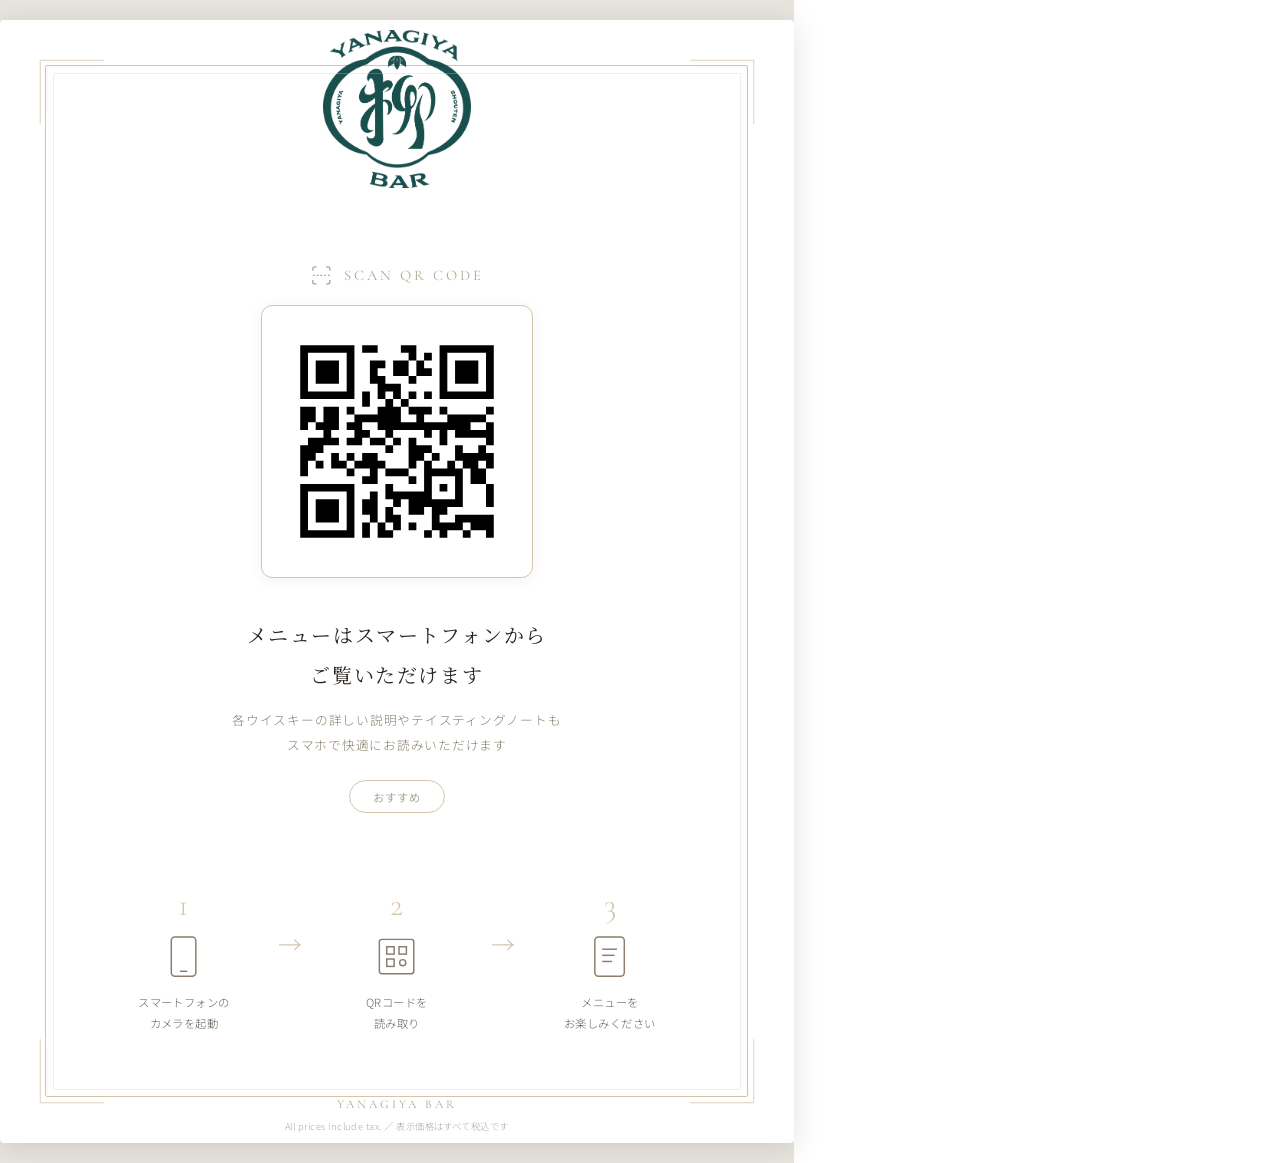
==== qr-guide.html @ ca73ab64 "フォントサイズ全体拡大: ベース16px→17px（全rem値が約6%拡大） - html font-size: 16px → 17px で全体を一括スケールアップ - インラインスタイルのfont-" ====
<!DOCTYPE html>
<html lang="ja">
<head>
<meta charset="UTF-8">
<meta name="viewport" content="width=device-width, initial-scale=1.0">
<title>柳屋BAR ― メニューQRコード</title>
<link rel="preconnect" href="https://fonts.googleapis.com">
<link href="https://fonts.googleapis.com/css2?family=Noto+Serif+JP:wght@300;400;500;600&family=Noto+Sans+JP:wght@300;400;500&family=Cormorant+Garamond:ital,wght@0,300;0,400;0,500;0,600;1,300&display=swap" rel="stylesheet">
<style>
*,*::before,*::after{margin:0;padding:0;box-sizing:border-box}

@page{size:A4 portrait;margin:0}
html,body{
  margin:0;padding:0;
  width:210mm;height:297mm;
  background:#fff;
  font-family:'Noto Sans JP','Hiragino Kaku Gothic ProN',sans-serif;
  -webkit-print-color-adjust:exact;
  print-color-adjust:exact;
}

.page{
  width:210mm;height:297mm;
  display:flex;flex-direction:column;
  align-items:center;justify-content:center;
  text-align:center;
  position:relative;
  background:#fff;
  padding:20mm 20mm;
}

/* Border */
.page::before{
  content:'';position:absolute;inset:12mm;
  border:1px solid #d4c5a9;border-radius:2px;pointer-events:none;
}
.page::after{
  content:'';position:absolute;inset:14mm;
  border:1px solid rgba(212,197,169,.3);border-radius:2px;pointer-events:none;
}

/* Corners */
.corner{position:absolute;width:18mm;height:18mm;pointer-events:none}
.corner svg{width:100%;height:100%}
.corner-tl{top:10mm;left:10mm}
.corner-tr{top:10mm;right:10mm;transform:scaleX(-1)}
.corner-bl{bottom:10mm;left:10mm;transform:scaleY(-1)}
.corner-br{bottom:10mm;right:10mm;transform:scale(-1,-1)}

/* Logo */
.logo{
  width:42mm;height:42mm;
  object-fit:contain;
  margin-bottom:10mm;
  opacity:.9;
}

/* Divider */
.divider{
  width:30mm;height:1px;
  background:linear-gradient(90deg,transparent,#d4c5a9,transparent);
  margin:0 auto 10mm;
}
.divider-sm{
  width:16mm;height:1px;
  background:linear-gradient(90deg,transparent,#d4c5a9,transparent);
  margin:0 auto 10mm;
}

/* Scan label */
.scan-icon{
  display:flex;align-items:center;justify-content:center;
  gap:3mm;margin-bottom:5mm;
}
.scan-icon svg{width:6mm;height:6mm}
.scan-label{
  font-family:'Cormorant Garamond',serif;
  font-size:11pt;font-weight:400;
  letter-spacing:.2em;color:#b0a895;
}

/* QR */
.qr-box{
  width:72mm;height:72mm;
  padding:4mm;
  border:1px solid #d4c5a9;
  border-radius:3mm;background:#fff;
  margin:0 auto 10mm;
  display:flex;align-items:center;justify-content:center;
  box-shadow:0 2px 16px rgba(0,0,0,.05);
}
.qr-box img{width:100%;height:100%;object-fit:contain}

/* Message */
.message-main{
  font-family:'Noto Serif JP',serif;
  font-size:15pt;font-weight:400;
  letter-spacing:.08em;color:#2a2520;
  line-height:2;margin-bottom:3mm;
}
.message-sub{
  font-size:9.5pt;font-weight:300;
  letter-spacing:.06em;color:#8a7e6b;
  line-height:2;margin-bottom:6mm;
}
.message-rec{
  display:inline-block;
  font-size:8.5pt;font-weight:400;
  letter-spacing:.1em;color:#b0a895;
  border:1px solid #d4c5a9;
  border-radius:20px;padding:2mm 6mm;
  margin-bottom:10mm;
}

/* How to */
.howto{
  display:flex;align-items:flex-start;justify-content:center;
  gap:8mm;margin-bottom:12mm;
}
.howto-step{
  display:flex;flex-direction:column;align-items:center;
  width:34mm;
}
.howto-num{
  font-family:'Cormorant Garamond',serif;
  font-size:24pt;font-weight:300;
  color:#d4c5a9;line-height:1;margin-bottom:3mm;
}
.howto-icon{width:13mm;height:13mm;margin-bottom:3mm}
.howto-icon svg{width:100%;height:100%}
.howto-text{
  font-size:8.5pt;font-weight:300;
  color:#6b6155;letter-spacing:.04em;
  line-height:1.8;text-align:center;
}
.howto-arrow{
  font-size:18pt;color:#d4c5a9;
  margin-top:10mm;font-weight:300;
}

/* Footer */
.footer-line{
  width:50mm;height:1px;
  background:linear-gradient(90deg,transparent,rgba(212,197,169,.4),transparent);
  margin:0 auto 5mm;
}
.footer-name{
  font-family:'Cormorant Garamond',serif;
  font-size:9pt;font-weight:400;
  letter-spacing:.25em;color:#b0a895;
}
.footer-note{
  font-size:7pt;font-weight:300;
  color:#aaa;margin-top:2mm;letter-spacing:.05em;
}

/* Print */
@media print{
  html,body{width:210mm;height:297mm}
  .page{break-after:avoid}
}

/* Screen preview */
@media screen{
  body{
    display:flex;justify-content:center;align-items:flex-start;
    min-height:100vh;background:#e8e4de;padding:20px 0;
    width:auto;height:auto;
  }
  .page{
    box-shadow:0 4px 30px rgba(0,0,0,.12);
    border-radius:4px;flex-shrink:0;
  }
}
</style>
</head>
<body>

<div class="page">

  <!-- Corners -->
  <div class="corner corner-tl"><svg viewBox="0 0 60 60" fill="none"><path d="M2 58 V2 H58" stroke="#d4c5a9" stroke-width=".7"/><path d="M8 52 V8 H52" stroke="#d4c5a9" stroke-width=".3" opacity=".4"/></svg></div>
  <div class="corner corner-tr"><svg viewBox="0 0 60 60" fill="none"><path d="M2 58 V2 H58" stroke="#d4c5a9" stroke-width=".7"/><path d="M8 52 V8 H52" stroke="#d4c5a9" stroke-width=".3" opacity=".4"/></svg></div>
  <div class="corner corner-bl"><svg viewBox="0 0 60 60" fill="none"><path d="M2 58 V2 H58" stroke="#d4c5a9" stroke-width=".7"/><path d="M8 52 V8 H52" stroke="#d4c5a9" stroke-width=".3" opacity=".4"/></svg></div>
  <div class="corner corner-br"><svg viewBox="0 0 60 60" fill="none"><path d="M2 58 V2 H58" stroke="#d4c5a9" stroke-width=".7"/><path d="M8 52 V8 H52" stroke="#d4c5a9" stroke-width=".3" opacity=".4"/></svg></div>

  <!-- Logo (large) -->
  <img class="logo" src="yanagiya-symbol.png" alt="柳屋BAR">

  <div class="divider"></div>

  <!-- Scan label -->
  <div class="scan-icon">
    <svg viewBox="0 0 24 24" fill="none" stroke="#b0a895" stroke-width="1.5"><path d="M7 3H5a2 2 0 0 0-2 2v2m0 10v2a2 2 0 0 0 2 2h2m10-18h2a2 2 0 0 1 2 2v2m0 10v2a2 2 0 0 1-2 2h-2"/><line x1="3" y1="12" x2="21" y2="12" stroke-dasharray="2 2"/></svg>
    <span class="scan-label">SCAN QR CODE</span>
  </div>

  <!-- QR Code (large) -->
  <div class="qr-box">
    <img src="yanagiya-bar.svg" alt="QR Code">
  </div>

  <!-- Message -->
  <div class="message-main">メニューはスマートフォンから<br>ご覧いただけます</div>
  <div class="message-sub">
    各ウイスキーの詳しい説明やテイスティングノートも<br>
    スマホで快適にお読みいただけます
  </div>
  <div class="message-rec">おすすめ</div>

  <div class="divider-sm"></div>

  <!-- How to (large) -->
  <div class="howto">
    <div class="howto-step">
      <div class="howto-num">1</div>
      <div class="howto-icon"><svg viewBox="0 0 40 40" fill="none" stroke="#8a7e6b" stroke-width="1.2"><rect x="10" y="4" width="20" height="32" rx="3"/><line x1="17" y1="32" x2="23" y2="32"/></svg></div>
      <div class="howto-text">スマートフォンの<br>カメラを起動</div>
    </div>
    <div class="howto-arrow">→</div>
    <div class="howto-step">
      <div class="howto-num">2</div>
      <div class="howto-icon"><svg viewBox="0 0 40 40" fill="none" stroke="#8a7e6b" stroke-width="1.2"><rect x="6" y="6" width="28" height="28" rx="2"/><rect x="12" y="12" width="6" height="6"/><rect x="22" y="12" width="6" height="6"/><rect x="12" y="22" width="6" height="6"/><circle cx="25" cy="25" r="2.5"/></svg></div>
      <div class="howto-text">QRコードを<br>読み取り</div>
    </div>
    <div class="howto-arrow">→</div>
    <div class="howto-step">
      <div class="howto-num">3</div>
      <div class="howto-icon"><svg viewBox="0 0 40 40" fill="none" stroke="#8a7e6b" stroke-width="1.2"><rect x="8" y="4" width="24" height="32" rx="3"/><line x1="14" y1="14" x2="26" y2="14"/><line x1="14" y1="19" x2="24" y2="19"/><line x1="14" y1="24" x2="22" y2="24"/></svg></div>
      <div class="howto-text">メニューを<br>お楽しみください</div>
    </div>
  </div>

  <!-- Footer -->
  <div class="footer-line"></div>
  <div class="footer-name">YANAGIYA BAR</div>
  <div class="footer-note">All prices include tax. ／ 表示価格はすべて税込です</div>

</div>

</body>
</html>
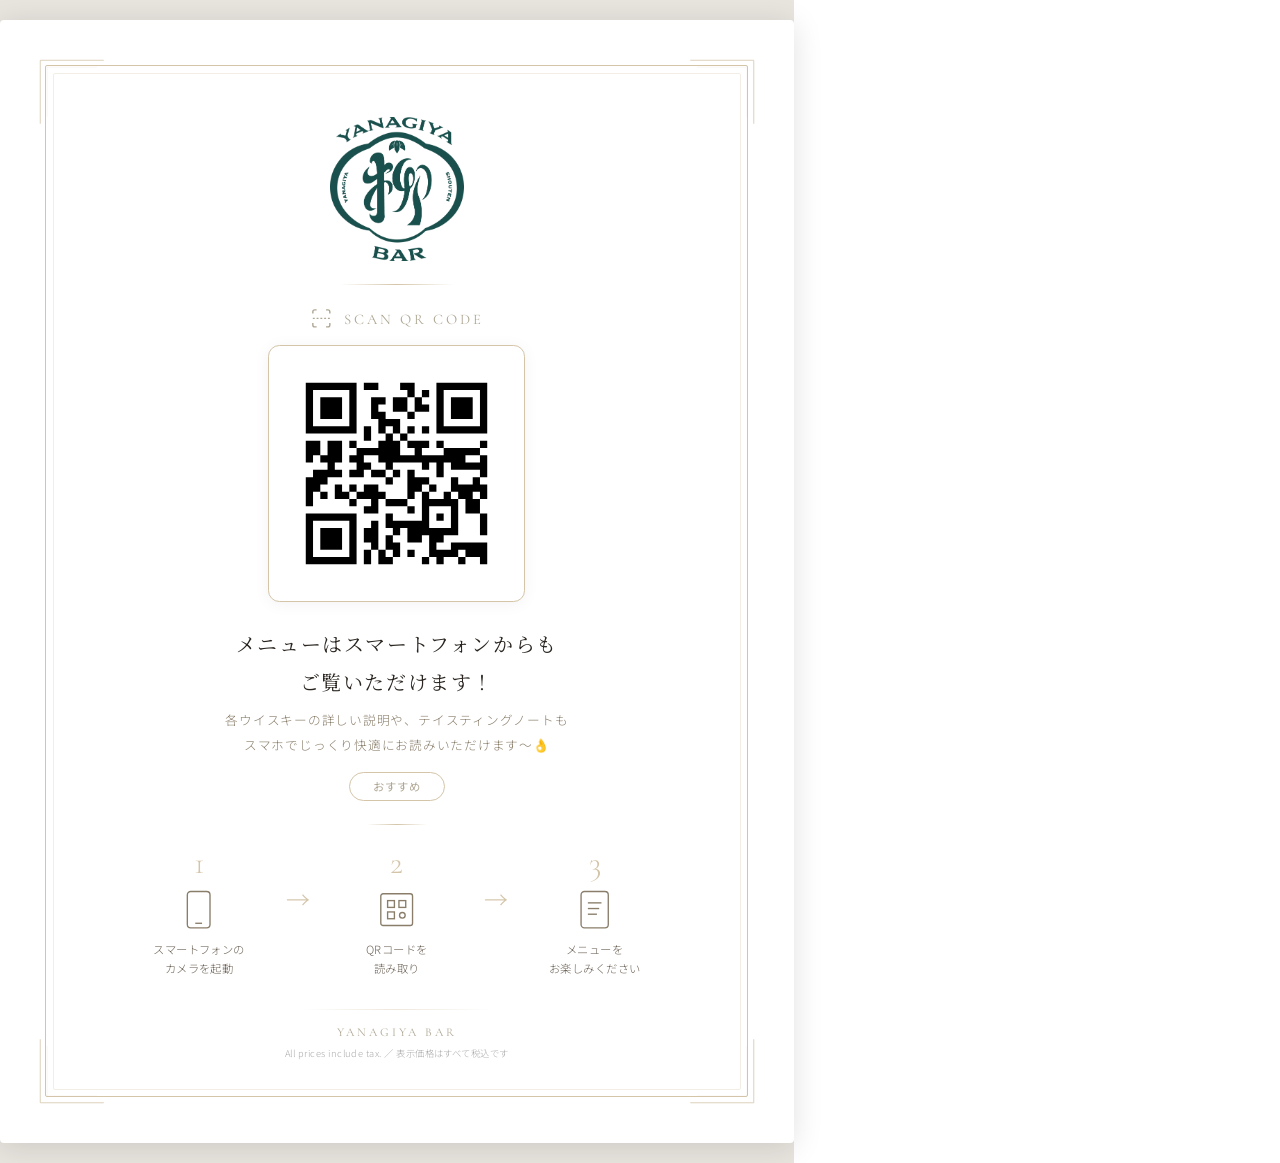
==== commit 93593566: "UI改善: フォント拡大・モーダルUX向上・フッターロゴ修正 - html font-size: 17px → 18px（全体さらに約6%拡大） - モーダル: 下スワイプで閉じるタッチジェスチャー実" ====
--- a/qr-guide.html
+++ b/qr-guide.html
@@ -26,7 +26,7 @@
   text-align:center;
   position:relative;
   background:#fff;
-  padding:20mm 20mm;
+  padding:18mm 20mm 14mm;
 }
 
 /* Border */
@@ -49,9 +49,9 @@
 
 /* Logo */
 .logo{
-  width:42mm;height:42mm;
+  width:38mm;height:38mm;
   object-fit:contain;
-  margin-bottom:10mm;
+  margin-bottom:6mm;
   opacity:.9;
 }
 
@@ -59,18 +59,18 @@
 .divider{
   width:30mm;height:1px;
   background:linear-gradient(90deg,transparent,#d4c5a9,transparent);
-  margin:0 auto 10mm;
+  margin:0 auto 6mm;
 }
 .divider-sm{
   width:16mm;height:1px;
   background:linear-gradient(90deg,transparent,#d4c5a9,transparent);
-  margin:0 auto 10mm;
+  margin:0 auto 6mm;
 }
 
 /* Scan label */
 .scan-icon{
   display:flex;align-items:center;justify-content:center;
-  gap:3mm;margin-bottom:5mm;
+  gap:3mm;margin-bottom:4mm;
 }
 .scan-icon svg{width:6mm;height:6mm}
 .scan-label{
@@ -81,11 +81,11 @@
 
 /* QR */
 .qr-box{
-  width:72mm;height:72mm;
+  width:68mm;height:68mm;
   padding:4mm;
   border:1px solid #d4c5a9;
   border-radius:3mm;background:#fff;
-  margin:0 auto 10mm;
+  margin:0 auto 6mm;
   display:flex;align-items:center;justify-content:center;
   box-shadow:0 2px 16px rgba(0,0,0,.05);
 }
@@ -96,26 +96,26 @@
   font-family:'Noto Serif JP',serif;
   font-size:15pt;font-weight:400;
   letter-spacing:.08em;color:#2a2520;
-  line-height:2;margin-bottom:3mm;
+  line-height:1.9;margin-bottom:2mm;
 }
 .message-sub{
   font-size:9.5pt;font-weight:300;
   letter-spacing:.06em;color:#8a7e6b;
-  line-height:2;margin-bottom:6mm;
+  line-height:1.9;margin-bottom:4mm;
 }
 .message-rec{
   display:inline-block;
   font-size:8.5pt;font-weight:400;
   letter-spacing:.1em;color:#b0a895;
   border:1px solid #d4c5a9;
-  border-radius:20px;padding:2mm 6mm;
-  margin-bottom:10mm;
+  border-radius:20px;padding:1.5mm 6mm;
+  margin-bottom:6mm;
 }
 
 /* How to */
 .howto{
   display:flex;align-items:flex-start;justify-content:center;
-  gap:8mm;margin-bottom:12mm;
+  gap:6mm;margin-bottom:8mm;
 }
 .howto-step{
   display:flex;flex-direction:column;align-items:center;
@@ -124,25 +124,25 @@
 .howto-num{
   font-family:'Cormorant Garamond',serif;
   font-size:24pt;font-weight:300;
-  color:#d4c5a9;line-height:1;margin-bottom:3mm;
-}
-.howto-icon{width:13mm;height:13mm;margin-bottom:3mm}
+  color:#d4c5a9;line-height:1;margin-bottom:2mm;
+}
+.howto-icon{width:12mm;height:12mm;margin-bottom:2mm}
 .howto-icon svg{width:100%;height:100%}
 .howto-text{
   font-size:8.5pt;font-weight:300;
   color:#6b6155;letter-spacing:.04em;
-  line-height:1.8;text-align:center;
+  line-height:1.7;text-align:center;
 }
 .howto-arrow{
   font-size:18pt;color:#d4c5a9;
-  margin-top:10mm;font-weight:300;
+  margin-top:9mm;font-weight:300;
 }
 
 /* Footer */
 .footer-line{
   width:50mm;height:1px;
   background:linear-gradient(90deg,transparent,rgba(212,197,169,.4),transparent);
-  margin:0 auto 5mm;
+  margin:0 auto 4mm;
 }
 .footer-name{
   font-family:'Cormorant Garamond',serif;
@@ -154,13 +154,11 @@
   color:#aaa;margin-top:2mm;letter-spacing:.05em;
 }
 
-/* Print */
 @media print{
   html,body{width:210mm;height:297mm}
   .page{break-after:avoid}
 }
 
-/* Screen preview */
 @media screen{
   body{
     display:flex;justify-content:center;align-items:flex-start;
@@ -184,7 +182,7 @@
   <div class="corner corner-bl"><svg viewBox="0 0 60 60" fill="none"><path d="M2 58 V2 H58" stroke="#d4c5a9" stroke-width=".7"/><path d="M8 52 V8 H52" stroke="#d4c5a9" stroke-width=".3" opacity=".4"/></svg></div>
   <div class="corner corner-br"><svg viewBox="0 0 60 60" fill="none"><path d="M2 58 V2 H58" stroke="#d4c5a9" stroke-width=".7"/><path d="M8 52 V8 H52" stroke="#d4c5a9" stroke-width=".3" opacity=".4"/></svg></div>
 
-  <!-- Logo (large) -->
+  <!-- Logo -->
   <img class="logo" src="yanagiya-symbol.png" alt="柳屋BAR">
 
   <div class="divider"></div>
@@ -195,22 +193,22 @@
     <span class="scan-label">SCAN QR CODE</span>
   </div>
 
-  <!-- QR Code (large) -->
+  <!-- QR Code -->
   <div class="qr-box">
     <img src="yanagiya-bar.svg" alt="QR Code">
   </div>
 
   <!-- Message -->
-  <div class="message-main">メニューはスマートフォンから<br>ご覧いただけます</div>
+  <div class="message-main">メニューはスマートフォンからも<br>ご覧いただけます！</div>
   <div class="message-sub">
-    各ウイスキーの詳しい説明やテイスティングノートも<br>
-    スマホで快適にお読みいただけます
+    各ウイスキーの詳しい説明や、テイスティングノートも<br>
+    スマホでじっくり快適にお読みいただけます〜👌
   </div>
   <div class="message-rec">おすすめ</div>
 
   <div class="divider-sm"></div>
 
-  <!-- How to (large) -->
+  <!-- How to -->
   <div class="howto">
     <div class="howto-step">
       <div class="howto-num">1</div>
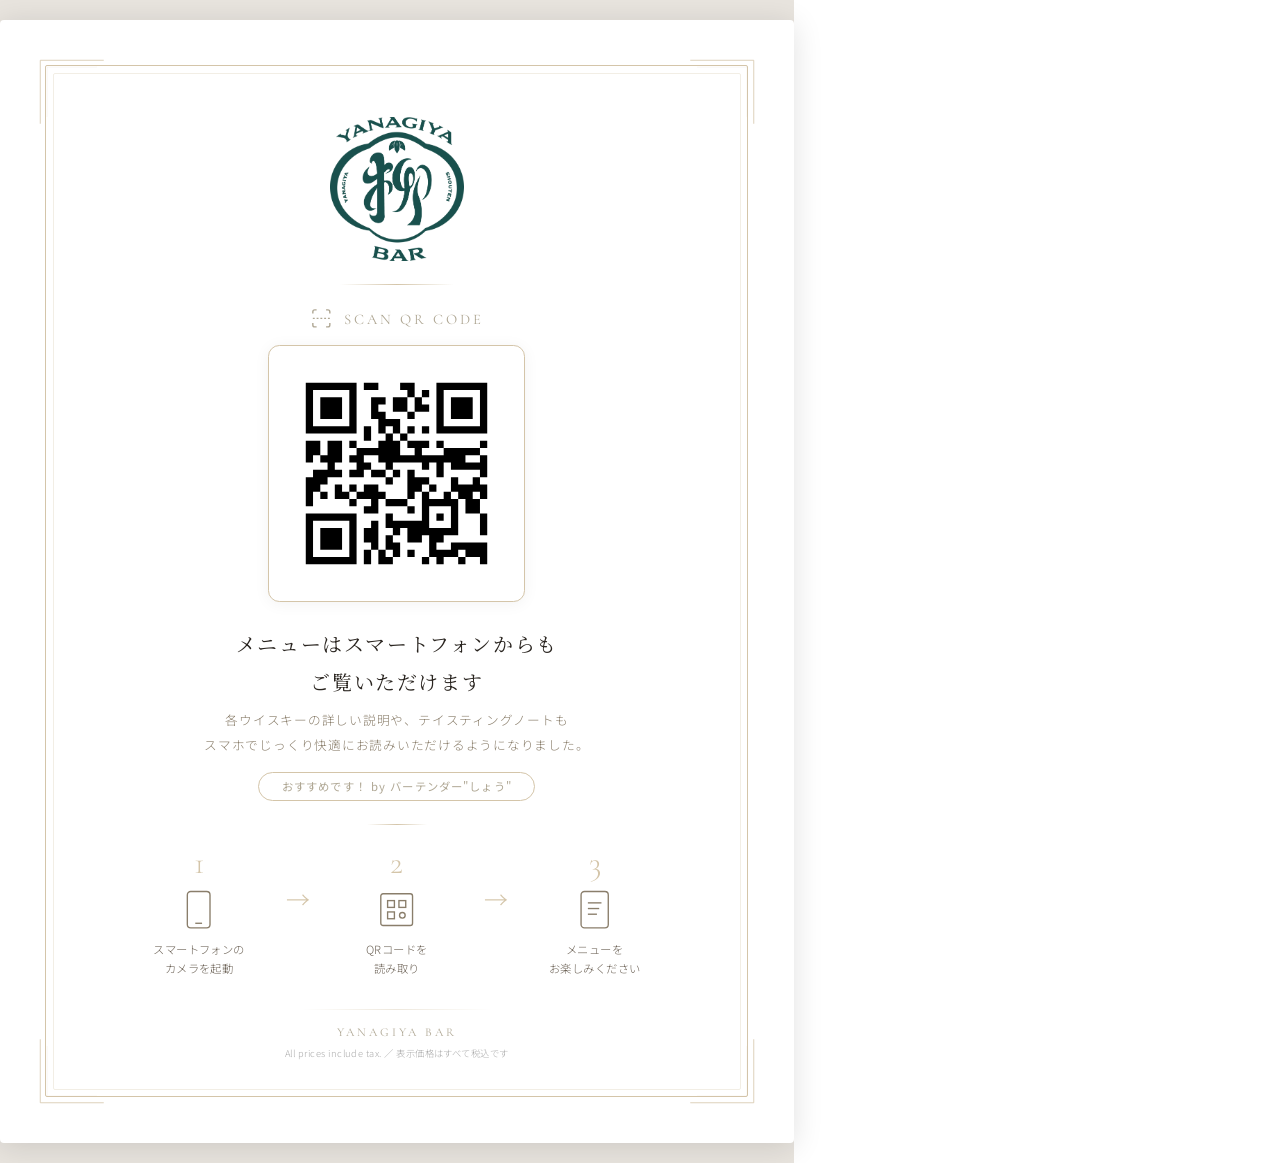
==== commit 24c845b8: "セットメニュー・価格表示・モーダルUI更新" ====
--- a/qr-guide.html
+++ b/qr-guide.html
@@ -199,12 +199,12 @@
   </div>
 
   <!-- Message -->
-  <div class="message-main">メニューはスマートフォンからも<br>ご覧いただけます！</div>
+  <div class="message-main">メニューはスマートフォンからも<br>ご覧いただけます</div>
   <div class="message-sub">
     各ウイスキーの詳しい説明や、テイスティングノートも<br>
-    スマホでじっくり快適にお読みいただけます〜👌
-  </div>
-  <div class="message-rec">おすすめ</div>
+    スマホでじっくり快適にお読みいただけるようになりました。
+  </div>
+  <div class="message-rec">おすすめです！ by バーテンダー"しょう"</div>
 
   <div class="divider-sm"></div>
 
